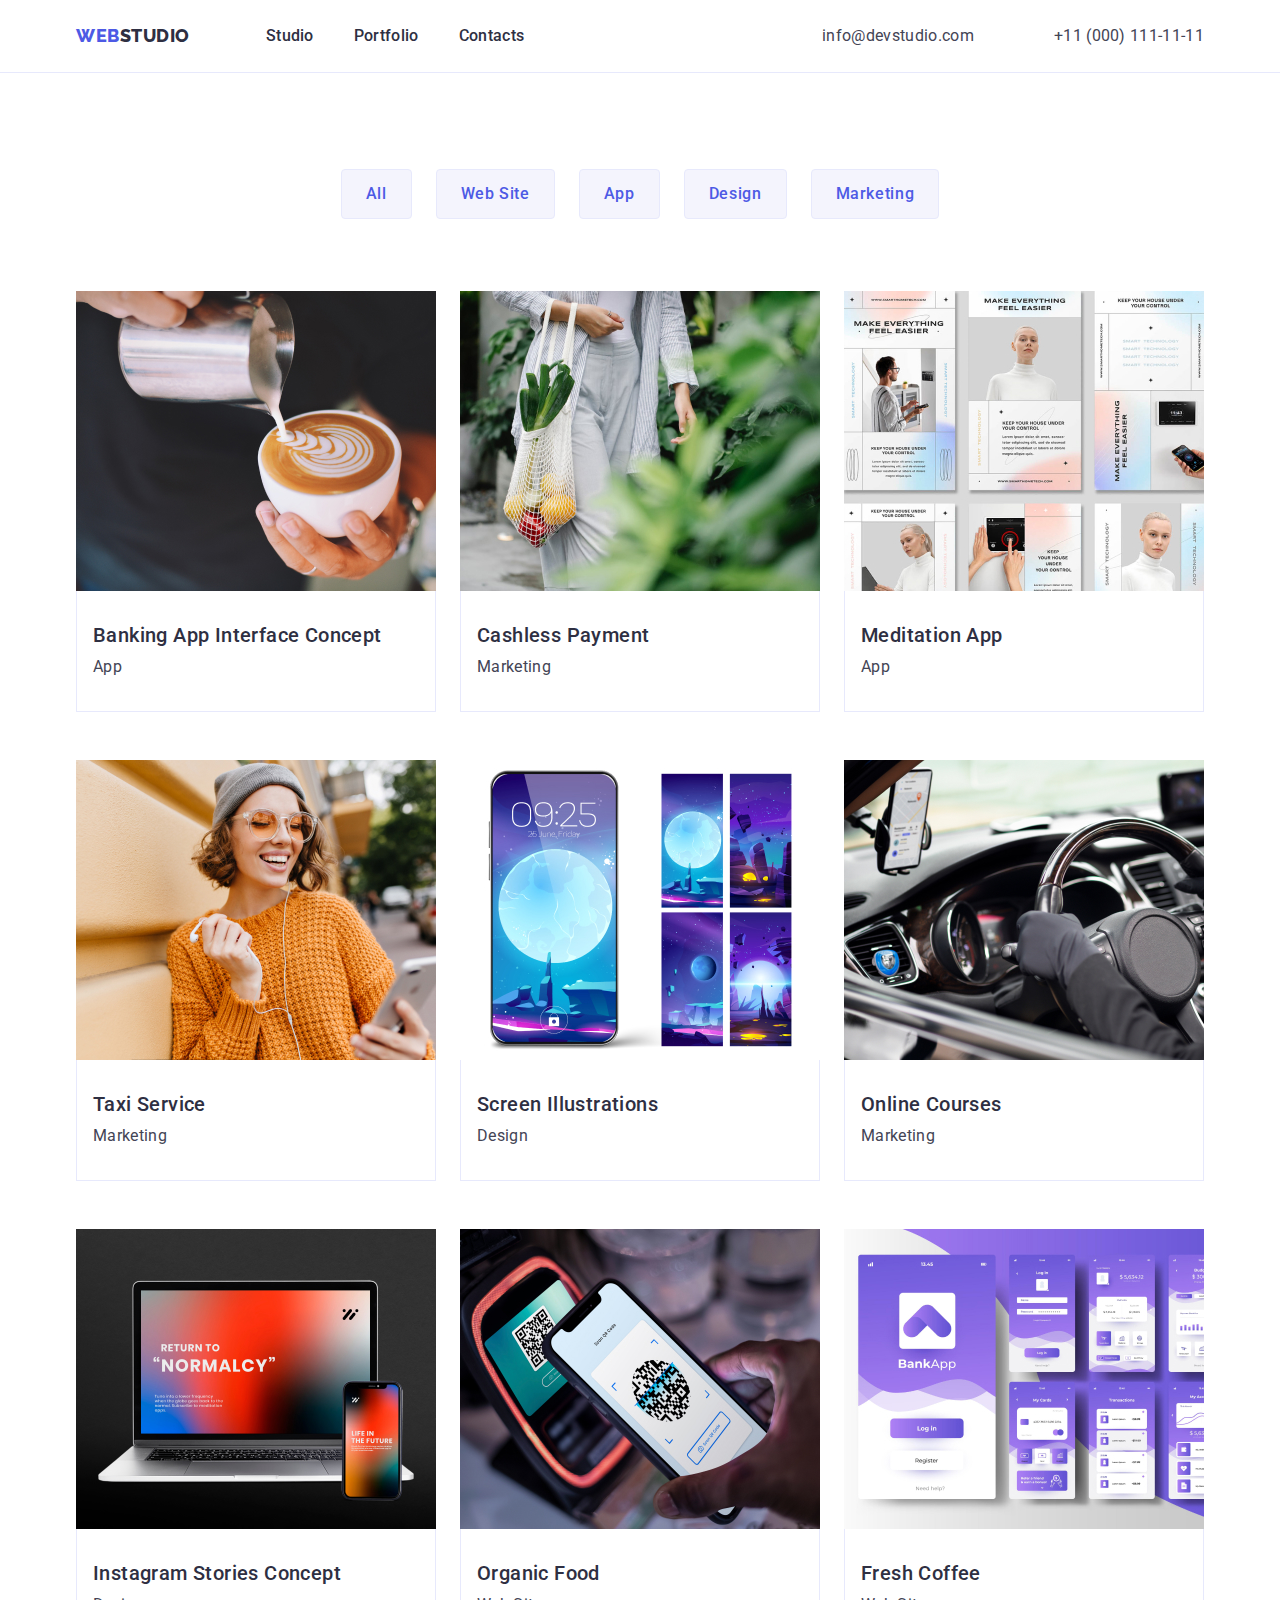
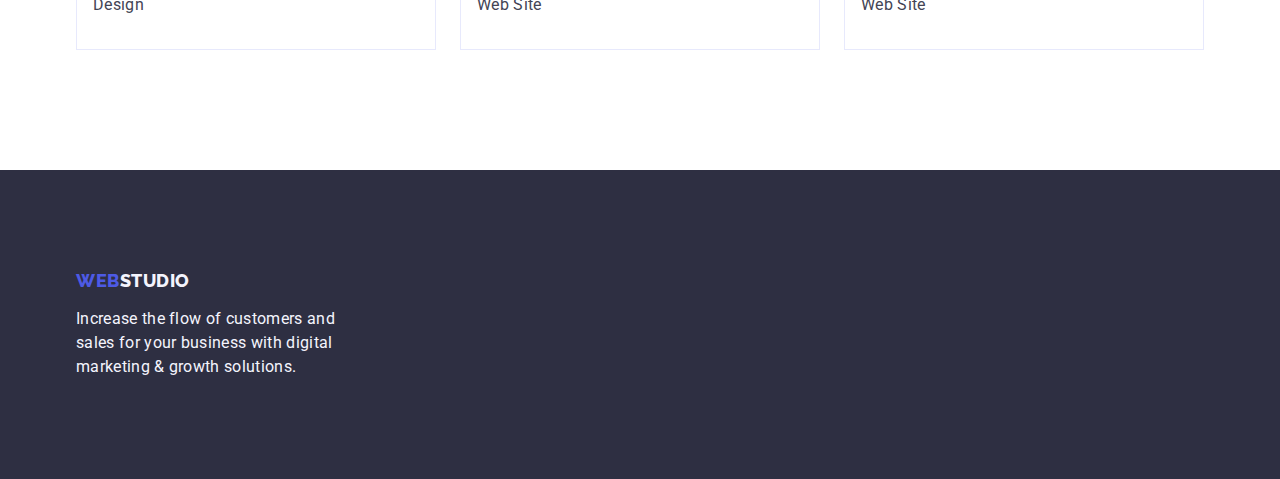
==== portfolio.html @ 6191d27d "Initial commit" ====
<!DOCTYPE html>
<html lang="en">
  <head>
    <meta charset="UTF-8" />
    <meta http-equiv="X-UA-Compatible" content="IE=edge" />
    <meta name="viewport" content="width=device-width, initial-scale=1.0" />
    <title>Portfolio</title>

    <!-- Fonts -->
    <link rel="preconnect" href="https://fonts.googleapis.com" />
    <link rel="preconnect" href="https://fonts.gstatic.com" crossorigin />
    <link
      href="https://fonts.googleapis.com/css2?family=Raleway:wght@800&family=Roboto:wght@400;500;700;900&display=swap"
      rel="stylesheet"
    />

    <!-- Normalize -->
    <link
      rel="stylesheet"
      href="https://cdnjs.cloudflare.com/ajax/libs/modern-normalize/1.0.0/modern-normalize.min.css"
    />

    <!-- Custom styles -->
    <link rel="stylesheet" href="./css/styles.css" />
  </head>

  <body>
    <!-- Header section -->
    <header class="page-header">
      <div class="header-container container">
        <nav class="header-nav">
          <a class="header-logo logo link" href="./index.html">
            Web<span class="logo-header">Studio</span></a
          >
          <!-- Header section - Navigation -->
          <ul class="header-list list">
            <li class="header-item">
              <a class="header-link link" href="./index.html">Studio</a>
            </li>
            <li class="header-item">
              <a class="header-link link" href="./portfolio.html">Portfolio</a>
            </li>
            <li class="header-item">
              <a class="header-link link" href="">Contacts</a>
            </li>
          </ul>
        </nav>
        <!-- Header section - Contacts -->
        <address class="header-contact">
          <ul class="header-contact-list list">
            <li class="header-contact-item">
              <a
                class="header-contact-link link"
                href="mailto:info@devstudio.com"
                >info@devstudio.com</a
              >
            </li>
            <li class="header-contact-item">
              <a class="header-contact-link link" href="tel:+110001111111"
                >+11 (000) 111-11-11</a
              >
            </li>
          </ul>
        </address>
      </div>
    </header>

    <!-- Main section -->
    <main>
      <section class="page-portfolio">
        <div class="portfolio-container container">
          <h1 class="portfolio-title" hidden>Filters</h1>

          <!-- Filters -->
          <ul class="portfolio-list list">
            <li class="portfolio-item">
              <button class="btn btn-light" type="button">All</button>
            </li>
            <li class="portfolio-item">
              <button class="btn btn-light" type="button">Web Site</button>
            </li>
            <li class="portfolio-item">
              <button class="btn btn-light" type="button">App</button>
            </li>
            <li class="portfolio-item">
              <button class="btn btn-light" type="button">Design</button>
            </li>
            <li class="portfolio-item">
              <button class="btn btn-light" type="button">Marketing</button>
            </li>
          </ul>

          <!-- Cards -->
          <ul class="cards-list list">
            <li class="portfolio-cards-item cards-item">
              <a class="cards-item-link link" href="">
                <img
                  src="./images/img-portfolio-1.jpg"
                  alt="Banking App Interface Concept"
                  width="360"
                  height="300"
                />
                <div class="container-portfolio-cards">
                  <h2 class="cards-item-title">
                    Banking App Interface Concept
                  </h2>
                  <p class="cards-item-text">App</p>
                </div>
              </a>
            </li>
            <li class="portfolio-cards-item cards-item">
              <a class="cards-item-link link" href="">
                <img
                  src="./images/img-portfolio-2.jpg"
                  alt="Cashless Payment"
                  width="360"
                  height="300"
                />
                <div class="container-portfolio-cards">
                  <h2 class="cards-item-title">Cashless Payment</h2>
                  <p class="cards-item-text">Marketing</p>
                </div>
              </a>
            </li>
            <li class="portfolio-cards-item cards-item">
              <a class="cards-item-link link" href="">
                <img
                  src="./images/img-portfolio-3.jpg"
                  alt="Meditation App"
                  width="360"
                  height="300"
                />
                <div class="container-portfolio-cards">
                  <h2 class="cards-item-title">Meditation App</h2>
                  <p class="cards-item-text">App</p>
                </div>
              </a>
            </li>
            <li class="portfolio-cards-item cards-item">
              <a class="cards-item-link link" href="">
                <img
                  src="./images/img-portfolio-4.jpg"
                  alt="Taxi Service"
                  width="360"
                  height="300"
                />
                <div class="container-portfolio-cards">
                  <h2 class="cards-item-title">Taxi Service</h2>
                  <p class="cards-item-text">Marketing</p>
                </div>
              </a>
            </li>
            <li class="portfolio-cards-item cards-item">
              <a class="cards-item-link link" href="">
                <img
                  src="./images/img-portfolio-5.jpg"
                  alt="Screen Illustrations"
                  width="360"
                  height="300"
                />
                <div class="container-portfolio-cards">
                  <h2 class="cards-item-title">Screen Illustrations</h2>
                  <p class="cards-item-text">Design</p>
                </div>
              </a>
            </li>
            <li class="portfolio-cards-item cards-item">
              <a class="cards-item-link link" href="">
                <img
                  src="./images/img-portfolio-6.jpg"
                  alt="Online Courses"
                  width="360"
                  height="300"
                />
                <div class="container-portfolio-cards">
                  <h2 class="cards-item-title">Online Courses</h2>
                  <p class="cards-item-text">Marketing</p>
                </div>
              </a>
            </li>
            <li class="portfolio-cards-item cards-item">
              <a class="cards-item-link link" href="">
                <img
                  src="./images/img-portfolio-7.jpg"
                  alt="Instagram Stories Concept"
                  width="360"
                  height="300"
                />
                <div class="container-portfolio-cards">
                  <h2 class="cards-item-title">Instagram Stories Concept</h2>
                  <p class="cards-item-text">Design</p>
                </div>
              </a>
            </li>
            <li class="portfolio-cards-item cards-item">
              <a class="cards-item-link link" href="">
                <img
                  src="./images/img-portfolio-8.jpg"
                  alt="Organic Food"
                  width="360"
                  height="300"
                />
                <div class="container-portfolio-cards">
                  <h2 class="cards-item-title">Organic Food</h2>
                  <p class="cards-item-text">Web Site</p>
                </div>
              </a>
            </li>
            <li class="portfolio-cards-item cards-item">
              <a class="cards-item-link link" href="">
                <img
                  src="./images/img-portfolio-9.jpg"
                  alt="Fresh Coffee"
                  width="360"
                  height="300"
                />
                <div class="container-portfolio-cards">
                  <h2 class="cards-item-title">Fresh Coffee</h2>
                  <p class="cards-item-text">Web Site</p>
                </div>
              </a>
            </li>
          </ul>
        </div>
      </section>
    </main>
    <!-- Footer section -->
    <footer class="footer">
      <div class="footer-container container">
        <a class="footer-logo-link logo link" href="./index.html"
          >Web<span class="logo-footer">Studio</span>
        </a>
        <p class="footer-text">
          Increase the flow of customers and sales for your business with
          digital marketing & growth solutions.
        </p>
      </div>
    </footer>
  </body>
</html>
---- css/styles.css ----
:root {
  --primary-font: Roboto, sans-serif;
  --logo-front: Raleway, sans-serif;
  --iris-text-cl: #4d5ae5;
  --ocean-text-cl: #404bbf;
  --navy-blue-text-cl: #2e2f42;
  --green-text-cl: #31d0aa;
  --slate-text-cl: #434455;
  --light-slate-text-cl: #8e8f99;
  --cornflower-text-cl: #e7e9fc;
  --cloud-text-cl: #f4f4fd;
  --white-text-cl: #ffffff;
  --dairy-text-cl: #fcfcfc;
}

/* Reset */

h1,
h2,
h3,
h4,
h5,
h6,
p {
  margin: 0;
}
img {
  display: block;
  max-width: 100%;
  height: auto;
}

.link {
  text-decoration: none;
}
.list {
  list-style: none;
  padding: 0;
  margin: 0;
}

/* Body styles */

body {
  font-family: var(--primary-font);
  font-size: 16px;
  line-height: 1.5;
  letter-spacing: 0.02em;
  color: var(--slate-text-cl);
  background-color: #ffffff;
}

/* Container */
.container {
  width: 1158px;
  margin-left: auto;
  margin-right: auto;
  padding-left: 15px;
  padding-right: 15px;
}

/* Header section */

.header-container {
  display: flex;
  align-items: center;
}
.page-header {
  border-bottom: 1px solid var(--cornflower-text-cl);
}

.header-nav {
  display: flex;
  align-items: center;
}
.header-list {
  display: flex;
  align-items: center;
  gap: 40px;
}
.logo {
  font-family: var(--logo-front);
  font-weight: 800;
  font-size: 18px;
  line-height: 1.17;
  letter-spacing: 0.03em;
  text-transform: uppercase;
  color: var(--iris-text-cl);
}
.header-logo {
  margin-right: 76px;
  display: block;
  padding-top: 24px;
  padding-bottom: 24px;
}
.logo-header {
  color: var(--navy-blue-text-cl);
}
.header-item {
  font-weight: 500;
  color: var(--navy-blue-text-cl);
}
.header-link {
  display: block;
  padding-top: 24px;
  padding-bottom: 24px;
  font-weight: 500;
  font-size: 16px;
  line-height: 1.5;
  letter-spacing: 0.02em;
  color: var(--navy-blue-text-cl);
}
.header-link:hover,
.header-link:focus,
.header-contact-link:hover,
.header-contact-link:focus {
  color: var(--ocean-text-cl);
}
.header-contact {
  font-style: normal;
  margin-left: auto;
}
.header-contact-list {
  display: flex;
  gap: 40px;
}
.header-contact-link {
  font-size: 16px;
  line-height: 1.5;
  letter-spacing: 0.02em;
  color: var(--slate-text-cl);
  padding-top: 24px;
  padding-bottom: 24px;
  display: block;
}
.header-contact-item {
  margin-left: 40px;
}
/* Hero section */

.hero,
.footer {
  background-color: var(--navy-blue-text-cl);
}

.hero {
  padding-top: 188px;
  padding-bottom: 188px;
  text-align: center;
}
.hero-title {
  font-weight: 700;
  font-size: 56px;
  line-height: 1.07;
  letter-spacing: 0.02em;
  color: var(--white-text-cl);
  display: block;
  max-width: 496px;
  height: 120px;
  margin: 0 auto;
  margin-bottom: 48px;
}

/* Button */

.btn {
  font-family: inherit;
  font-weight: 500;
  font-size: 16px;
  line-height: 1.5;
  letter-spacing: 0.04em;
  cursor: pointer;
  border: 0;
}
.btn-dark {
  color: var(--white-text-cl);
  background-color: var(--iris-text-cl);
  min-height: 56px;
  min-width: 169px;
  padding: 16px 32px;
  border: 0;
  box-shadow: 0px 4px 4px rgba(0, 0, 0, 0.15);
  border-radius: 4px;
  display: block;
  margin: auto;
}
.btn-light {
  color: var(--iris-text-cl);
  background-color: var(--cloud-text-cl);
  min-height: 48px;
  padding: 12px 24px;
  border: 1px solid var(--cornflower-text-cl);
  border-radius: 4px;
}
.btn:hover,
.btn:focus,
.btn-light:hover,
.btn-light:focus {
  color: var(--white-text-cl);
  background-color: var(--ocean-text-cl);
  border: 1px solid transparent;
}

/* Main */

.features {
  padding: 120px 0;
}

.features-list {
  display: flex;
  gap: 24px;
  min-height: 104px;
}
.features-item {
  width: calc((100% - (3 * 24px)) / 4);
}
.features-item-title {
  margin-bottom: 8px;
}

/* About */

.page-about {
  padding-bottom: 120px;
}

.about-title,
.team-title {
  min-height: 40px;
  margin-bottom: 72px;
}

.about-list,
.team-list {
  display: flex;
  gap: 24px;
}

/* Cards section 1 */

.body-text {
  font-size: 16px;
  line-height: 1.5;
  letter-spacing: 0.02em;
  color: var(--slate-text-cl);
}

.header-three {
  font-weight: 500;
  font-size: 20px;
  line-height: 1.2;
  letter-spacing: 0.02em;
  color: var(--navy-blue-text-cl);
}
.header-two {
  font-weight: 700;
  font-size: 36px;
  line-height: 1.11;
  letter-spacing: 0.02em;
  text-transform: capitalize;
  color: var(--navy-blue-text-cl);
  text-align: center;
}
.cards-item {
  background-color: var(--white-text-cl);
}
.team-cards-item {
  box-shadow: 0px 1px 6px rgba(46, 47, 66, 0.08),
    0px 1px 1px rgba(46, 47, 66, 0.16), 0px 2px 1px rgba(46, 47, 66, 0.08);
  border-radius: 0px 0px 4px 4px;
}

/* Team section */
.page-team {
  background-color: var(--cloud-text-cl);
  padding: 120px 0;
}

.container-cards {
  padding: 32px 16px;
  text-align: center;
  border-radius: 0px 0px 4px 4px;
  border: 0;
}
.team-header-title {
  margin-bottom: 8px;
}
/* Footer section */

.logo-footer {
  color: var(--cloud-text-cl);
}
.footer-logo-link {
  display: inline-block;
  margin-bottom: 16px;
}
.footer {
  padding-top: 100px;
  padding-bottom: 100px;
}
.footer-text {
  color: var(--cloud-text-cl);
  max-width: 264px;
}
/* Portfolio */
.page-portfolio {
  padding-top: 96px;
  padding-bottom: 120px;
}
.portfolio-list {
  display: flex;
  justify-content: center;
  display: flex;
  gap: 24px;
  margin-bottom: 72px;
}
.container-portfolio-cards {
  padding: 32px 16px;
  border: 1px solid var(--cornflower-text-cl);
  border-top: none;
}
.cards-item-link {
  text-decoration: none;
}
.cards-item-title {
  font-weight: 500;
  font-size: 20px;
  line-height: 1.2;
  letter-spacing: 0.02em;
  color: var(--navy-blue-text-cl);
  margin-bottom: 8px;
}
.cards-item-text {
  font-weight: 400;
  font-size: 16px;
  line-height: 1.5;
  letter-spacing: 0.02em;
  color: var(--slate-text-cl);
}
.cards-list {
  display: flex;
  flex-wrap: wrap;
  gap: 48px 24px;
}
.portfolio-cards-item {
  width: calc((100% - (24px * 2)) / 3);
}
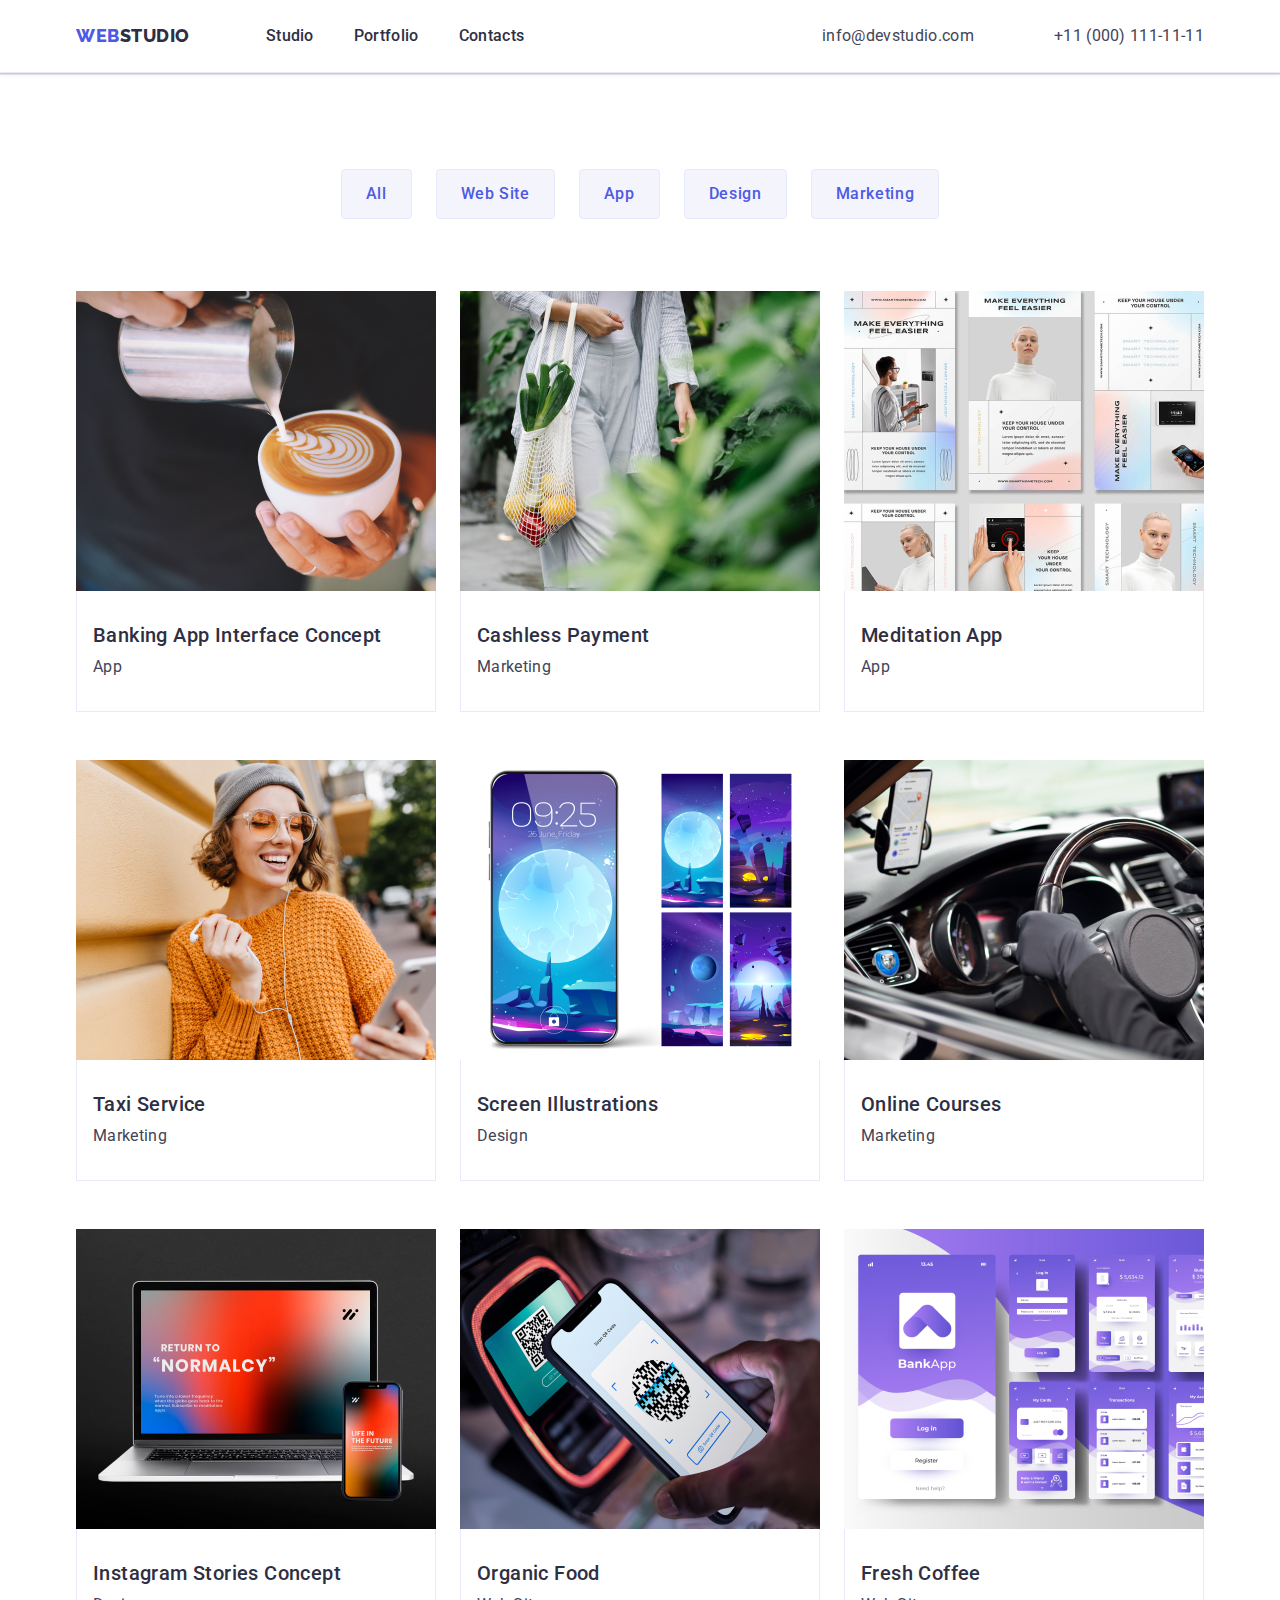
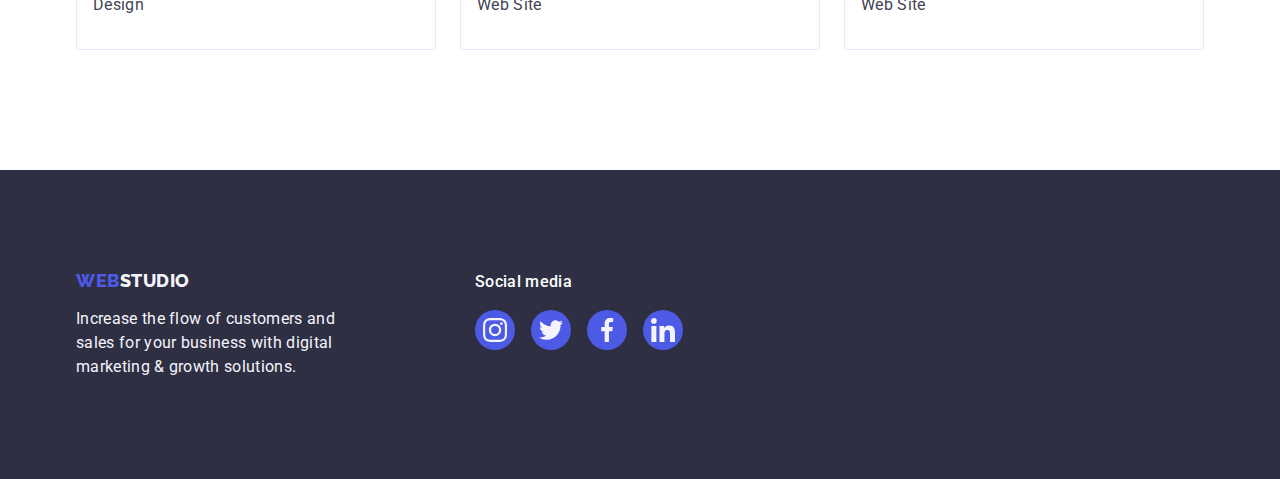
==== commit 17910f03: "fineshed portfolio page, fixed clients icons" ====
--- a/portfolio.html
+++ b/portfolio.html
@@ -227,13 +227,73 @@
     <!-- Footer section -->
     <footer class="footer">
       <div class="footer-container container">
-        <a class="footer-logo-link logo link" href="./index.html"
-          >Web<span class="logo-footer">Studio</span>
-        </a>
-        <p class="footer-text">
-          Increase the flow of customers and sales for your business with
-          digital marketing & growth solutions.
-        </p>
+        <div class="footer-logo">
+          <a class="footer-logo-link logo link" href="./index.html"
+            >Web<span class="logo-footer">Studio</span>
+          </a>
+          <p class="footer-text">
+            Increase the flow of customers and sales for your business with
+            digital marketing & growth solutions.
+          </p>
+        </div>
+
+        <section class="footer-social-media container">
+          <h2 class="footer-socials-title">Social media</h2>
+          <ul class="footer-socials-list list">
+            <li class="footer-socials-item">
+              <a
+                href="https://www.instagram.com"
+                target="_blank"
+                rel="noopener noreferret"
+                class="footer-socials-item-link link"
+                aria-label="Instagram icon"
+              >
+                <svg class="socials-icon" width="24" height="24">
+                  <use href="./images/icon.svg#icon-instagram"></use>
+                </svg>
+              </a>
+            </li>
+            <li class="socials-item">
+              <a
+                href="https://www.twitter.com"
+                target="_blank"
+                rel="noopener noreferret"
+                class="footer-socials-item-link link"
+                aria-label="Twitter icon"
+              >
+                <svg class="socials-icon" width="24" height="24">
+                  <use href="./images/icon.svg#icon-twitter"></use>
+                </svg>
+              </a>
+            </li>
+            <li class="socials-item">
+              <a
+                href="https://www.facebook.com"
+                target="_blank"
+                rel="noopener noreferret"
+                class="footer-socials-item-link link"
+                aria-label="Facebook icon"
+              >
+                <svg class="socials-icon" width="24" height="24">
+                  <use href="./images/icon.svg#icon-facebook"></use>
+                </svg>
+              </a>
+            </li>
+            <li class="socials-item">
+              <a
+                href="https://www.linkedin.com"
+                target="_blank"
+                rel="noopener noreferret"
+                class="footer-socials-item-link link"
+                aria-label="Linkedin icon"
+              >
+                <svg class="socials-icon" width="24" height="24">
+                  <use href="./images/icon.svg#icon-linkedin"></use>
+                </svg>
+              </a>
+            </li>
+          </ul>
+        </section>
       </div>
     </footer>
   </body>
--- a/css/styles.css
+++ b/css/styles.css
@@ -67,6 +67,8 @@
 }
 .page-header {
   border-bottom: 1px solid var(--cornflower-text-cl);
+  box-shadow: 0px 2px 1px rgba(46, 47, 66, 0.08),
+    0px 1px 1px rgba(46, 47, 66, 0.16), 0px 1px 6px rgba(46, 47, 66, 0.08);
 }
 
 .header-nav {
@@ -144,9 +146,21 @@
 }
 
 .hero {
+  max-width: 1440px;
+  margin-left: auto;
+  margin-right: auto;
   padding-top: 188px;
   padding-bottom: 188px;
   text-align: center;
+  background-color: rgba(46, 47, 66, 0.7);
+  background-image: linear-gradient(
+      rgba(46, 47, 66, 0.7),
+      rgba(46, 47, 66, 0.7)
+    ),
+    url(../images/hero-img.jpg);
+  background-repeat: no-repeat;
+  background-position: center;
+  background-size: cover;
 }
 .hero-title {
   font-weight: 700;
@@ -202,6 +216,7 @@
 }
 
 /* Main */
+/* Features section 1 */
 
 .features {
   padding: 120px 0;
@@ -211,6 +226,18 @@
   display: flex;
   gap: 24px;
   min-height: 104px;
+}
+.features-item-icon {
+  display: flex;
+  justify-content: center;
+  align-items: center;
+  margin-bottom: 8px;
+
+  width: 264px;
+  height: 112px;
+
+  background: var(--cloud-text-cl);
+  border-radius: 4px;
 }
 .features-item {
   width: calc((100% - (3 * 24px)) / 4);
@@ -286,8 +313,72 @@
 .team-header-title {
   margin-bottom: 8px;
 }
+.team-cards-text {
+  margin-bottom: 8px;
+}
+/* Social section */
+
+.socials-list {
+  display: flex;
+  justify-content: center;
+  gap: 24px;
+}
+.socials-item-link {
+  display: flex;
+  justify-content: center;
+  align-items: center;
+
+  width: 40px;
+  height: 40px;
+  color: var(--cloud-text-cl);
+  background-color: var(--iris-text-cl);
+  border-radius: 50%;
+}
+.socials-item-link:hover,
+.socials-item-link:focus {
+  background-color: var(--ocean-text-cl);
+}
+
+/* Customers section */
+.page-customers {
+  padding: 120px 136px;
+}
+.customers-title {
+  margin-bottom: 72px;
+}
+.customers-list {
+  display: flex;
+  justify-content: center;
+  gap: 24px;
+}
+.customers-item {
+  width: calc((100% - (24px * 5)) / 6);
+}
+.customers-item-link {
+  display: flex;
+  justify-content: center;
+  align-items: center;
+
+  height: 88px;
+
+  border: 1px solid var(--light-slate-text-cl);
+  border-radius: 4px;
+  color: var(--light-slate-text-cl);
+}
+.customers-item-link:hover,
+.customers-item-link:focus {
+  border-color: var(--ocean-text-cl);
+  color: var(--ocean-text-cl);
+}
+.clients-icon {
+  fill: currentColor;
+}
+
 /* Footer section */
 
+.footer-logo {
+  /* width: 264px; */
+}
 .logo-footer {
   color: var(--cloud-text-cl);
 }
@@ -299,10 +390,46 @@
   padding-top: 100px;
   padding-bottom: 100px;
 }
+.footer-container {
+  display: flex;
+}
+
 .footer-text {
   color: var(--cloud-text-cl);
-  max-width: 264px;
-}
+  width: 264px;
+  font-weight: 400;
+}
+.footer-social-media {
+  margin-left: 120px;
+}
+.footer-socials-title {
+  color: var(--white-text-cl);
+  font-weight: 500;
+  font-size: 16px;
+  font-family: var(--primary-font);
+  margin-bottom: 16px;
+}
+
+.footer-socials-list {
+  display: flex;
+  gap: 16px;
+}
+.footer-socials-item-link {
+  display: flex;
+  justify-content: center;
+  align-items: center;
+
+  width: 40px;
+  height: 40px;
+  color: var(--cloud-text-cl);
+  background-color: var(--iris-text-cl);
+  border-radius: 50%;
+}
+.footer-socials-item-link:hover,
+.footer-socials-item-link:focus {
+  background-color: var(--green-text-cl);
+}
+
 /* Portfolio */
 .page-portfolio {
   padding-top: 96px;
@@ -346,3 +473,9 @@
 .portfolio-cards-item {
   width: calc((100% - (24px * 2)) / 3);
 }
+
+.portfolio-cards-item:hover,
+.portfolio-cards-item:focus {
+  box-shadow: 0px 1px 6px rgba(46, 47, 66, 0.08),
+    0px 1px 1px rgba(46, 47, 66, 0.16), 0px 2px 1px rgba(46, 47, 66, 0.08);
+}
